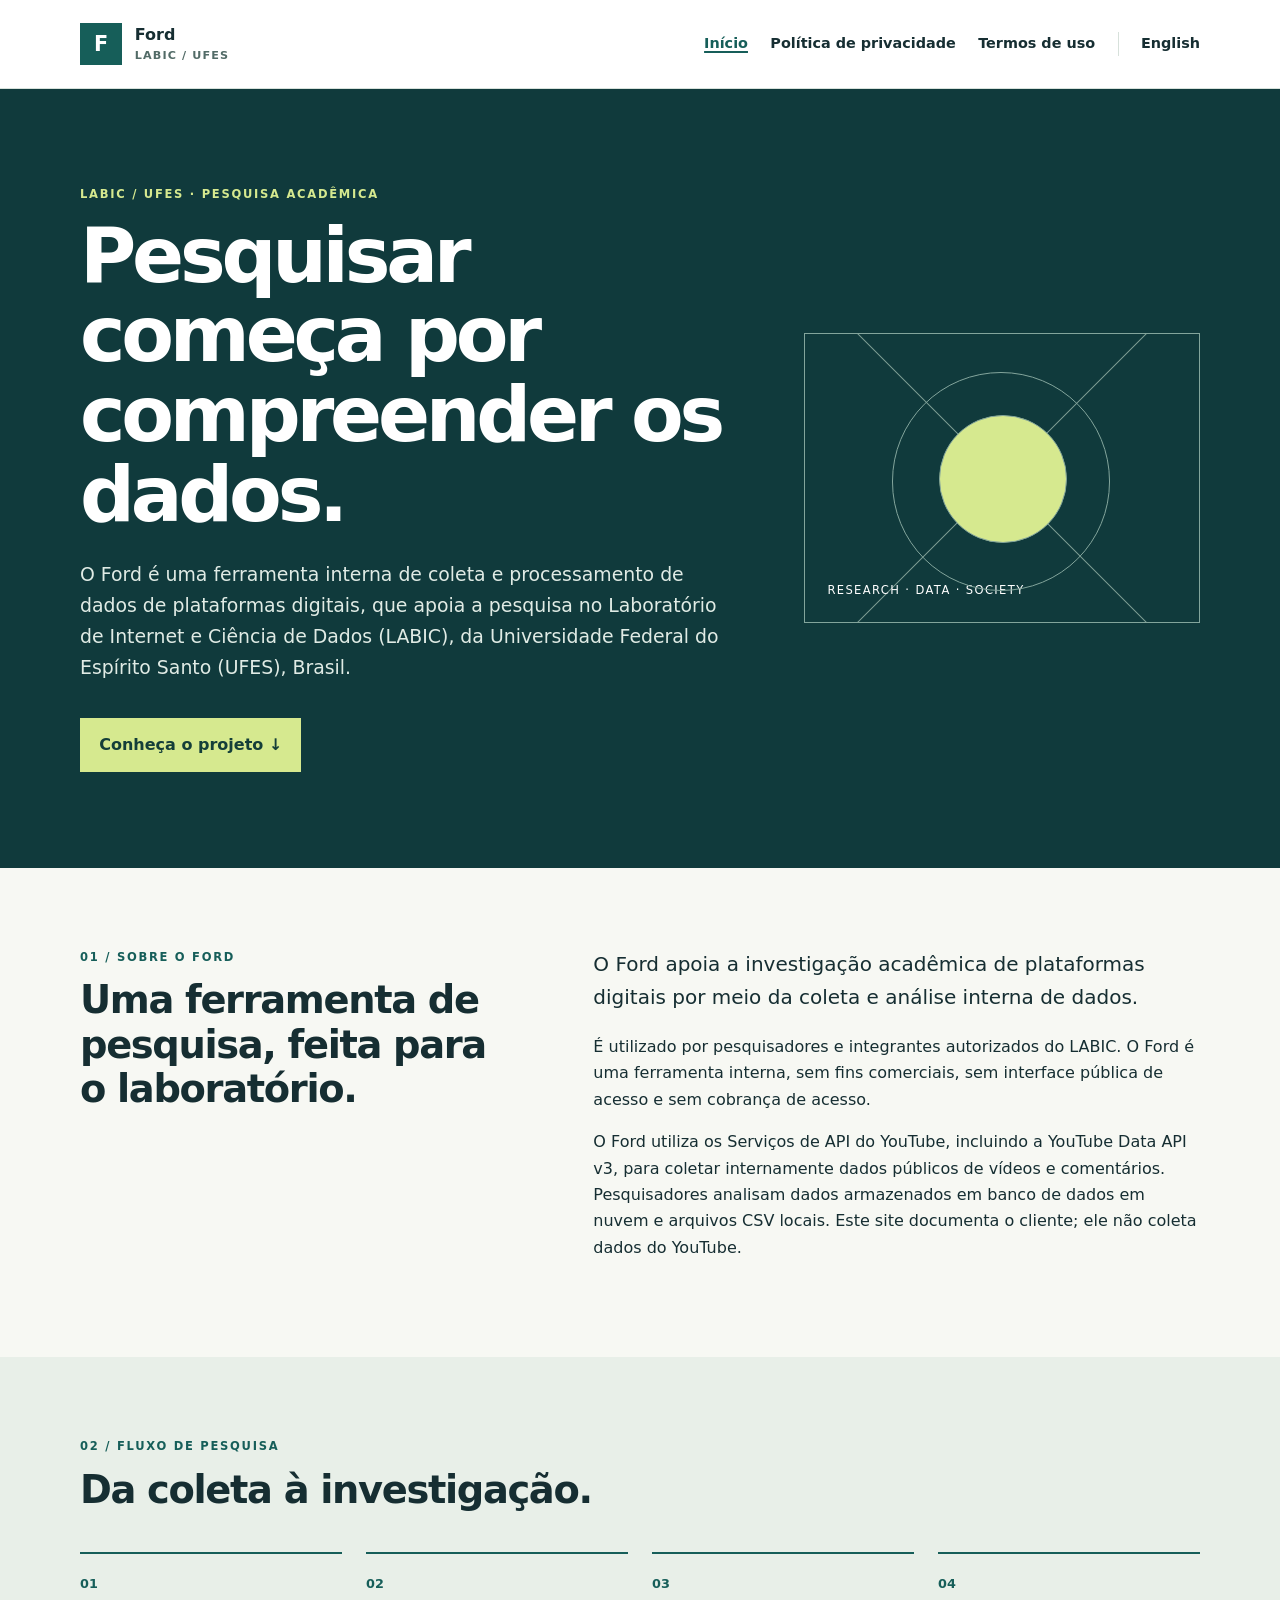
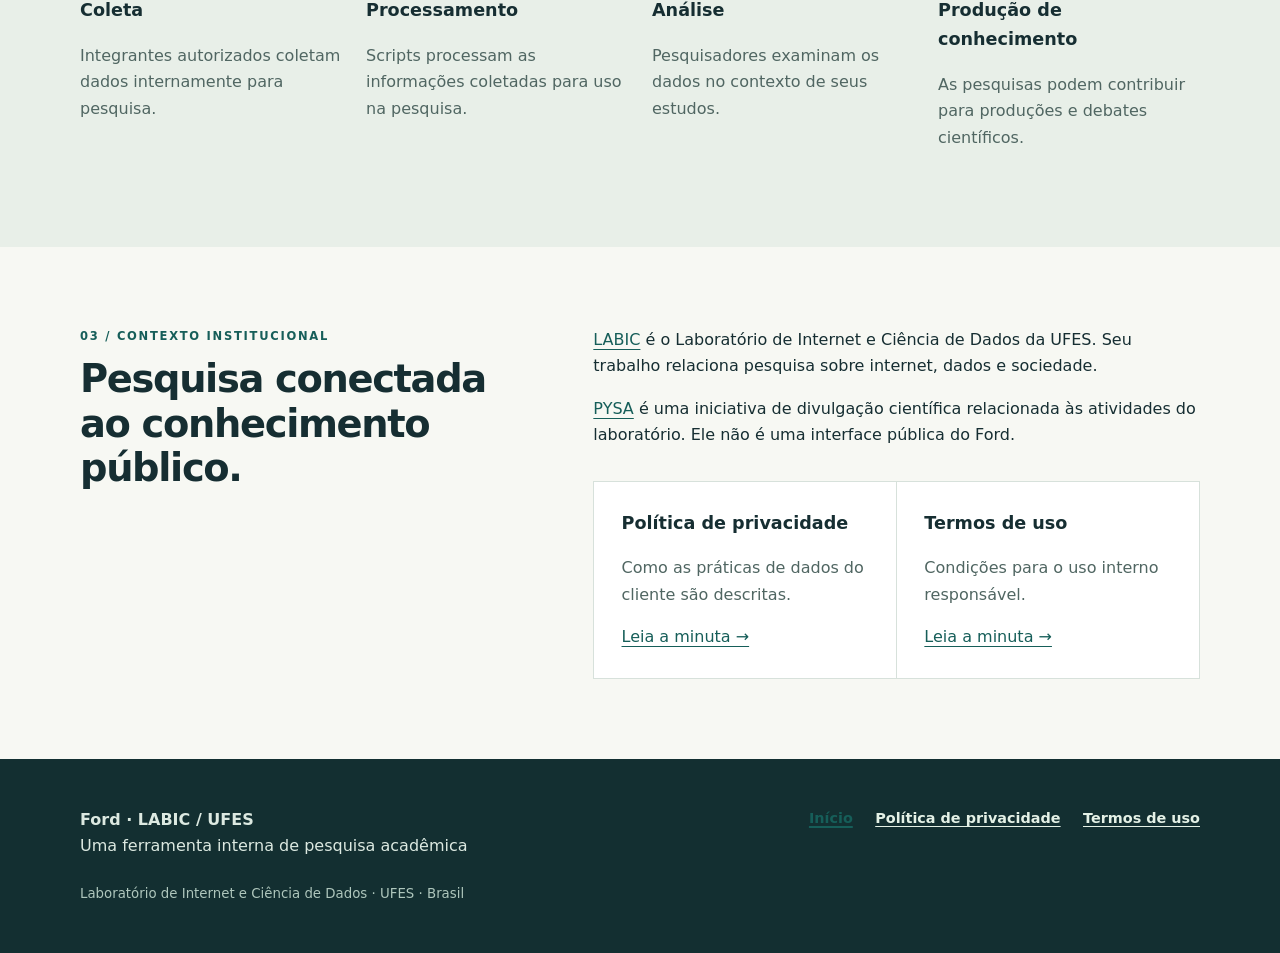
==== pt-br/index.html @ dddd90f1 "Add bilingual documentation and initial site structure for Ford project" ====
<!doctype html><html lang="pt-BR"><head><meta charset="utf-8"><meta name="viewport" content="width=device-width, initial-scale=1"><meta name="description" content="Ford · LABIC / UFES — academic research and YouTube API Services"><title>Início | Ford · LABIC/UFES</title><link rel="stylesheet" href="../assets/css/style.css"></head><body><a class="skip" href="#main">Pular para o conteúdo</a><header><div class="wrap head"><a class="brand" href="index.html"><span class="mark" aria-hidden="true">F</span><span>Ford<small>LABIC / UFES</small></span></a><nav aria-label="Navegação principal"><a href="index.html" aria-current="page">Início</a><a href="privacy.html">Política de privacidade</a><a href="terms.html">Termos de uso</a><a class="lang" hreflang="en" href="../index.html">English</a></nav></div></header><main id="main"><section class="hero"><div class="wrap hero-grid"><div><p class="eyebrow">LABIC / UFES · Pesquisa acadêmica</p><h1>Pesquisar começa por compreender os dados.</h1><p class="lead">O Ford é uma ferramenta interna de coleta e processamento de dados de plataformas digitais, que apoia a pesquisa no Laboratório de Internet e Ciência de Dados (LABIC), da Universidade Federal do Espírito Santo (UFES), Brasil.</p><a class="button" href="#about">Conheça o projeto ↓</a></div><div class="art" aria-hidden="true"><span>Research · Data · Society</span></div></div></section><section class="section" id="about"><div class="wrap split"><div><p class="eyebrow">01 / Sobre o Ford</p><h2>Uma ferramenta de pesquisa, feita para o laboratório.</h2></div><div><p class="intro">O Ford apoia a investigação acadêmica de plataformas digitais por meio da coleta e análise interna de dados.</p><p>É utilizado por pesquisadores e integrantes autorizados do LABIC. O Ford é uma ferramenta interna, sem fins comerciais, sem interface pública de acesso e sem cobrança de acesso.</p><p>O Ford utiliza os Serviços de API do YouTube, incluindo a YouTube Data API v3, para coletar internamente dados públicos de vídeos e comentários. Pesquisadores analisam dados armazenados em banco de dados em nuvem e arquivos CSV locais. Este site documenta o cliente; ele não coleta dados do YouTube.</p></div></div></section><section class="section workflow"><div class="wrap"><p class="eyebrow">02 / Fluxo de pesquisa</p><h2>Da coleta à investigação.</h2><div class="steps"><div class="step"><b>01</b><h3>Coleta</h3><p>Integrantes autorizados coletam dados internamente para pesquisa.</p></div><div class="step"><b>02</b><h3>Processamento</h3><p>Scripts processam as informações coletadas para uso na pesquisa.</p></div><div class="step"><b>03</b><h3>Análise</h3><p>Pesquisadores examinam os dados no contexto de seus estudos.</p></div><div class="step"><b>04</b><h3>Produção de conhecimento</h3><p>As pesquisas podem contribuir para produções e debates científicos.</p></div></div></div></section><section class="section"><div class="wrap split"><div><p class="eyebrow">03 / Contexto institucional</p><h2>Pesquisa conectada ao conhecimento público.</h2></div><div><p><a href="https://www.labic.net/">LABIC</a> é o Laboratório de Internet e Ciência de Dados da UFES. Seu trabalho relaciona pesquisa sobre internet, dados e sociedade.</p><p><a href="https://pysa.com.br/">PYSA</a> é uma iniciativa de divulgação científica relacionada às atividades do laboratório. Ele não é uma interface pública do Ford.</p><div class="cards"><div class="card"><h3>Política de privacidade</h3><p>Como as práticas de dados do cliente são descritas.</p><a href="privacy.html">Leia a minuta →</a></div><div class="card"><h3>Termos de uso</h3><p>Condições para o uso interno responsável.</p><a href="terms.html">Leia a minuta →</a></div></div></div></div></section></main><footer><div class="wrap"><div class="foot"><div><strong>Ford · LABIC / UFES</strong><br>Uma ferramenta interna de pesquisa acadêmica</div><nav aria-label="Navegação do rodapé"><a href="index.html" aria-current="page">Início</a><a href="privacy.html">Política de privacidade</a><a href="terms.html">Termos de uso</a></nav></div><small>Laboratório de Internet e Ciência de Dados · UFES · Brasil</small></div></footer></body></html>
---- assets/css/style.css ----
:root{--ink:#162e32;--green:#165e59;--line:#d7e1db;--paper:#f7f8f3}*{box-sizing:border-box}body{margin:0;background:var(--paper);color:var(--ink);font:16px/1.65 system-ui,-apple-system,sans-serif}a{color:var(--green);text-underline-offset:.22em}a:focus-visible{outline:3px solid #bb7629;outline-offset:4px}.skip{position:absolute;left:-9999px}.skip:focus{left:1rem;top:1rem;background:white;z-index:5;padding:1rem}.wrap{width:min(1120px,calc(100% - 3rem));margin:auto}header{background:white;border-bottom:1px solid var(--line)}.head{display:flex;justify-content:space-between;align-items:center;gap:2rem;min-height:88px}.brand{display:flex;align-items:center;gap:.8rem;text-decoration:none;font-weight:800;line-height:1.2;color:var(--ink)}.mark{display:grid;place-items:center;width:42px;height:42px;background:var(--green);color:white;font-size:1.3rem}.brand small{display:block;color:#526b67;font-size:.7rem;letter-spacing:.1em;margin-top:.3rem}nav{display:flex;gap:1.4rem;flex-wrap:wrap}nav a{font-size:.9rem;font-weight:650}header nav a{text-decoration:none;color:var(--ink)}nav a[aria-current]{text-decoration:underline;text-decoration-thickness:2px;color:var(--green)}.lang{border-left:1px solid var(--line);padding-left:1.4rem}.hero{background:#103a3c;color:white}.hero-grid{display:grid;grid-template-columns:1.25fr .75fr;gap:4rem;align-items:center;padding:6rem 0}.eyebrow{font-size:.72rem;text-transform:uppercase;letter-spacing:.15em;font-weight:800;color:var(--green)}.hero .eyebrow{color:#d6e98f}h1,h2,h3,p{margin-top:0}h1{font-size:clamp(2.9rem,6vw,5.6rem);line-height:1.04;letter-spacing:-.055em;margin-bottom:1.5rem}h2{font-size:clamp(2rem,3vw,3rem);line-height:1.15;letter-spacing:-.035em}h3{font-size:1.1rem}.lead{font-size:1.18rem;color:#e0ebe5;max-width:43rem}.button{display:inline-block;background:#d6e98f;color:#143e39;padding:.85rem 1.2rem;font-weight:750;text-decoration:none;margin-top:1rem}.art{min-height:290px;border:1px solid #83a59c;position:relative;display:flex;align-items:end;padding:1.4rem;background:linear-gradient(135deg,transparent 49.8%,#76968d 50%,transparent 50.2%),linear-gradient(45deg,transparent 49.8%,#76968d 50%,transparent 50.2%)}.art:before,.art:after{content:'';position:absolute;border:1px solid #83a59c;border-radius:50%;width:55%;aspect-ratio:1;left:22%;top:13%}.art:after{width:32%;left:34%;top:28%;background:#d6e98f}.art span{font-size:.72rem;text-transform:uppercase;letter-spacing:.12em}.section{padding:5rem 0}.split{display:grid;grid-template-columns:1fr 1.4fr;gap:5rem}.intro{font-size:1.25rem}.workflow{background:#e8efe8}.steps{display:grid;grid-template-columns:repeat(4,1fr);gap:1.5rem;margin-top:2.5rem}.step{border-top:2px solid var(--green);padding-top:1rem}.step b{color:var(--green);font-size:.8rem}.step p,.muted{color:#506662}.cards{display:grid;grid-template-columns:1fr 1fr;gap:1px;background:var(--line);border:1px solid var(--line);margin-top:2rem}.card{background:#fff;padding:1.7rem}.card p{color:#506662}.dochead{padding:4rem 0 2rem;border-bottom:1px solid var(--line)}.dochead h1{font-size:clamp(2.7rem,5vw,4.5rem)}.doc{display:grid;grid-template-columns:220px minmax(0,1fr);gap:5rem;padding:3rem 0 5rem}.doc aside{font-size:.9rem}.doc article{max-width:740px}.doc article section{margin-bottom:2.5rem}.doc h2{font-size:1.5rem}.notice{background:#f5eddb;border-left:4px solid #b78037;padding:1rem;margin-bottom:2.5rem}.pending{font-weight:750;color:#704716}footer{background:#132f31;color:#dce9e1;padding:3rem 0}footer a{color:#e4f1e6}footer .foot{display:flex;justify-content:space-between;gap:2rem;flex-wrap:wrap}footer small{display:block;margin-top:1.5rem;color:#aec6bc}@media(max-width:760px){.head{padding:1.2rem 0;align-items:flex-start;flex-direction:column;gap:1rem}.hero-grid,.split,.doc{grid-template-columns:1fr;gap:2rem}.hero-grid{padding:4rem 0}.art{min-height:210px}.steps{grid-template-columns:1fr 1fr}.section{padding:3.5rem 0}.cards{grid-template-columns:1fr}}@media(max-width:400px){.wrap{width:calc(100% - 2rem)}.steps{grid-template-columns:1fr}}
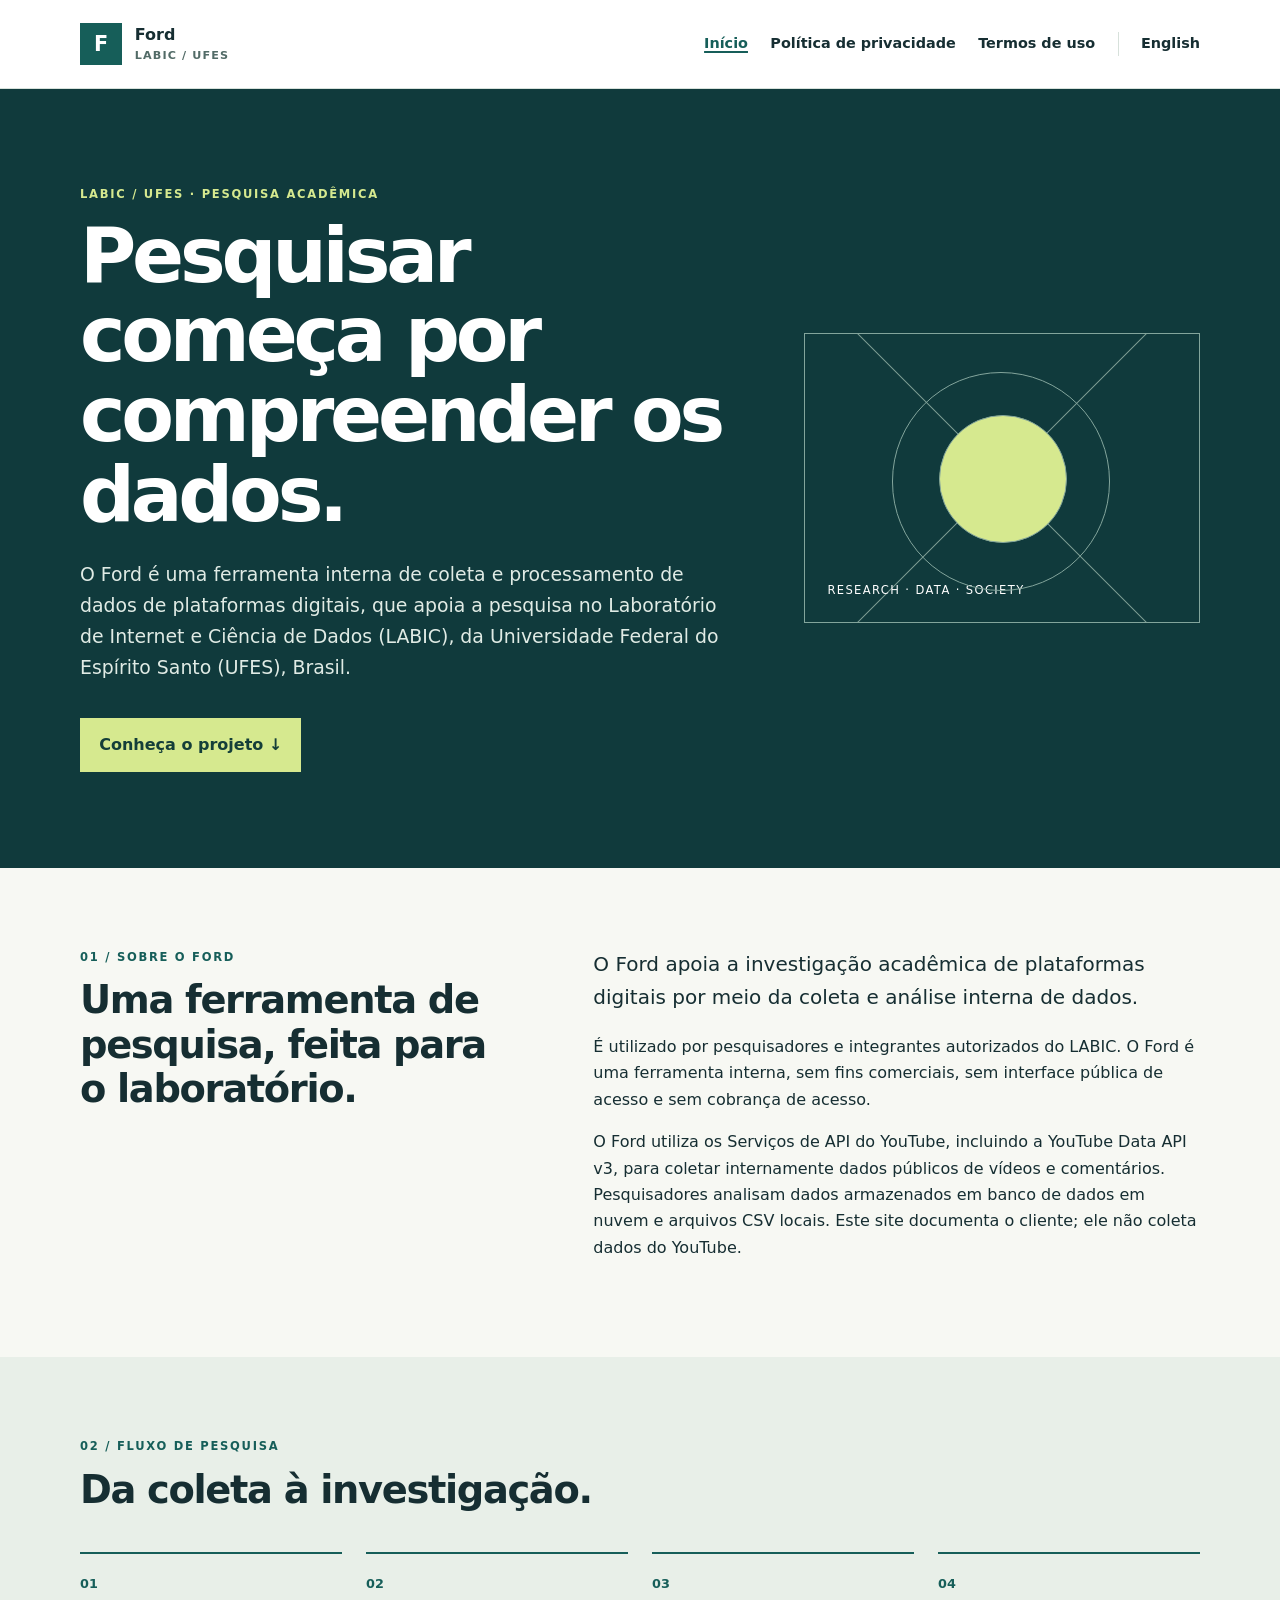
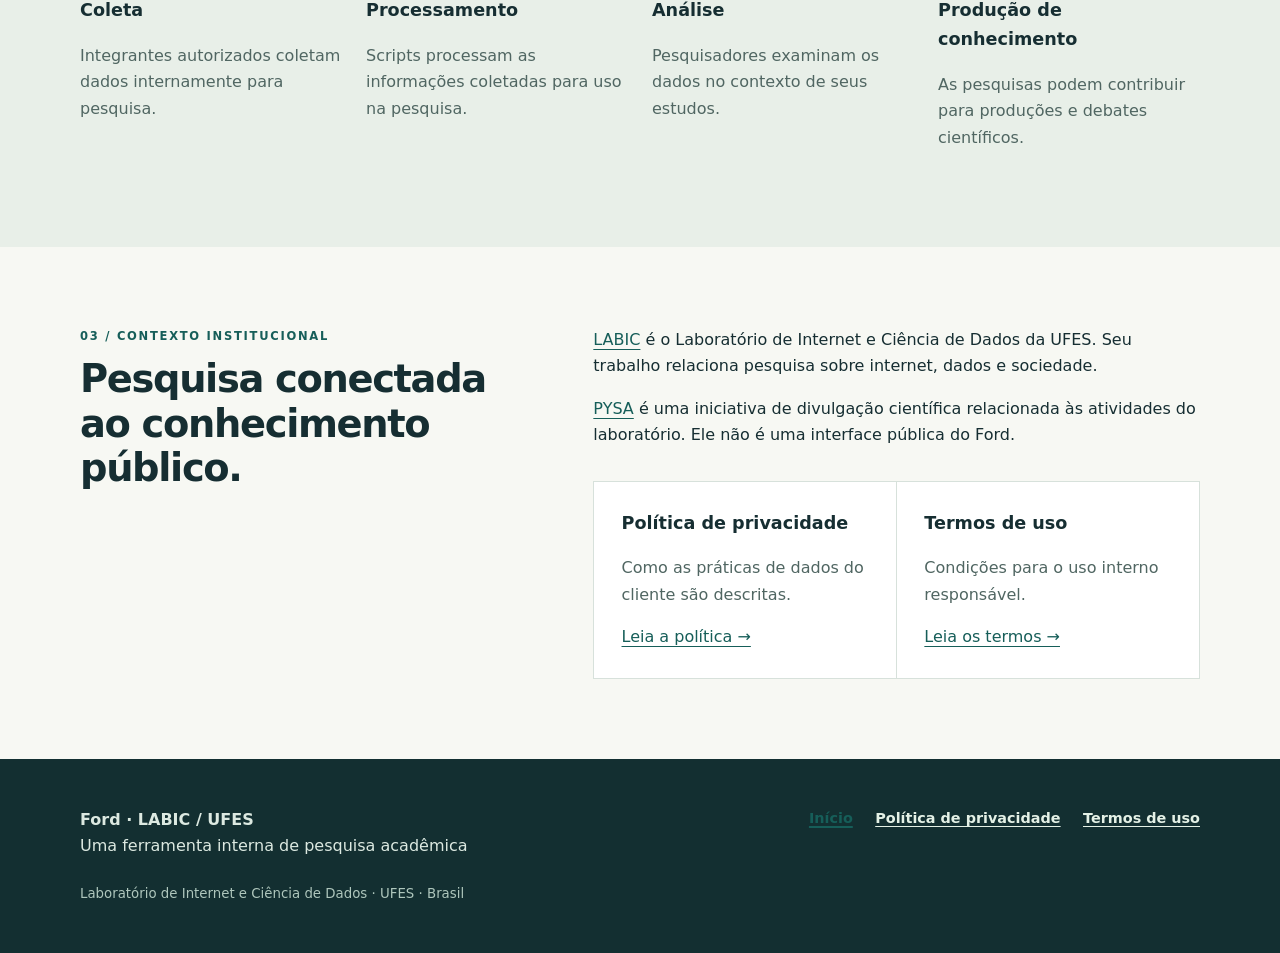
==== commit c73794ed: "Update privacy policy and terms of use documents for institutional review and clarity - Revised priv" ====
--- a/pt-br/index.html
+++ b/pt-br/index.html
@@ -1 +1 @@
-<!doctype html><html lang="pt-BR"><head><meta charset="utf-8"><meta name="viewport" content="width=device-width, initial-scale=1"><meta name="description" content="Ford · LABIC / UFES — academic research and YouTube API Services"><title>Início | Ford · LABIC/UFES</title><link rel="stylesheet" href="../assets/css/style.css"></head><body><a class="skip" href="#main">Pular para o conteúdo</a><header><div class="wrap head"><a class="brand" href="index.html"><span class="mark" aria-hidden="true">F</span><span>Ford<small>LABIC / UFES</small></span></a><nav aria-label="Navegação principal"><a href="index.html" aria-current="page">Início</a><a href="privacy.html">Política de privacidade</a><a href="terms.html">Termos de uso</a><a class="lang" hreflang="en" href="../index.html">English</a></nav></div></header><main id="main"><section class="hero"><div class="wrap hero-grid"><div><p class="eyebrow">LABIC / UFES · Pesquisa acadêmica</p><h1>Pesquisar começa por compreender os dados.</h1><p class="lead">O Ford é uma ferramenta interna de coleta e processamento de dados de plataformas digitais, que apoia a pesquisa no Laboratório de Internet e Ciência de Dados (LABIC), da Universidade Federal do Espírito Santo (UFES), Brasil.</p><a class="button" href="#about">Conheça o projeto ↓</a></div><div class="art" aria-hidden="true"><span>Research · Data · Society</span></div></div></section><section class="section" id="about"><div class="wrap split"><div><p class="eyebrow">01 / Sobre o Ford</p><h2>Uma ferramenta de pesquisa, feita para o laboratório.</h2></div><div><p class="intro">O Ford apoia a investigação acadêmica de plataformas digitais por meio da coleta e análise interna de dados.</p><p>É utilizado por pesquisadores e integrantes autorizados do LABIC. O Ford é uma ferramenta interna, sem fins comerciais, sem interface pública de acesso e sem cobrança de acesso.</p><p>O Ford utiliza os Serviços de API do YouTube, incluindo a YouTube Data API v3, para coletar internamente dados públicos de vídeos e comentários. Pesquisadores analisam dados armazenados em banco de dados em nuvem e arquivos CSV locais. Este site documenta o cliente; ele não coleta dados do YouTube.</p></div></div></section><section class="section workflow"><div class="wrap"><p class="eyebrow">02 / Fluxo de pesquisa</p><h2>Da coleta à investigação.</h2><div class="steps"><div class="step"><b>01</b><h3>Coleta</h3><p>Integrantes autorizados coletam dados internamente para pesquisa.</p></div><div class="step"><b>02</b><h3>Processamento</h3><p>Scripts processam as informações coletadas para uso na pesquisa.</p></div><div class="step"><b>03</b><h3>Análise</h3><p>Pesquisadores examinam os dados no contexto de seus estudos.</p></div><div class="step"><b>04</b><h3>Produção de conhecimento</h3><p>As pesquisas podem contribuir para produções e debates científicos.</p></div></div></div></section><section class="section"><div class="wrap split"><div><p class="eyebrow">03 / Contexto institucional</p><h2>Pesquisa conectada ao conhecimento público.</h2></div><div><p><a href="https://www.labic.net/">LABIC</a> é o Laboratório de Internet e Ciência de Dados da UFES. Seu trabalho relaciona pesquisa sobre internet, dados e sociedade.</p><p><a href="https://pysa.com.br/">PYSA</a> é uma iniciativa de divulgação científica relacionada às atividades do laboratório. Ele não é uma interface pública do Ford.</p><div class="cards"><div class="card"><h3>Política de privacidade</h3><p>Como as práticas de dados do cliente são descritas.</p><a href="privacy.html">Leia a minuta →</a></div><div class="card"><h3>Termos de uso</h3><p>Condições para o uso interno responsável.</p><a href="terms.html">Leia a minuta →</a></div></div></div></div></section></main><footer><div class="wrap"><div class="foot"><div><strong>Ford · LABIC / UFES</strong><br>Uma ferramenta interna de pesquisa acadêmica</div><nav aria-label="Navegação do rodapé"><a href="index.html" aria-current="page">Início</a><a href="privacy.html">Política de privacidade</a><a href="terms.html">Termos de uso</a></nav></div><small>Laboratório de Internet e Ciência de Dados · UFES · Brasil</small></div></footer></body></html>+<!doctype html><html lang="pt-BR"><head><meta charset="utf-8"><meta name="viewport" content="width=device-width, initial-scale=1"><meta name="description" content="Ford · LABIC / UFES — academic research and YouTube API Services"><title>Início | Ford · LABIC/UFES</title><link rel="stylesheet" href="../assets/css/style.css"></head><body><a class="skip" href="#main">Pular para o conteúdo</a><header><div class="wrap head"><a class="brand" href="index.html"><span class="mark" aria-hidden="true">F</span><span>Ford<small>LABIC / UFES</small></span></a><nav aria-label="Navegação principal"><a href="index.html" aria-current="page">Início</a><a href="privacy.html">Política de privacidade</a><a href="terms.html">Termos de uso</a><a class="lang" hreflang="en" href="../index.html">English</a></nav></div></header><main id="main"><section class="hero"><div class="wrap hero-grid"><div><p class="eyebrow">LABIC / UFES · Pesquisa acadêmica</p><h1>Pesquisar começa por compreender os dados.</h1><p class="lead">O Ford é uma ferramenta interna de coleta e processamento de dados de plataformas digitais, que apoia a pesquisa no Laboratório de Internet e Ciência de Dados (LABIC), da Universidade Federal do Espírito Santo (UFES), Brasil.</p><a class="button" href="#about">Conheça o projeto ↓</a></div><div class="art" aria-hidden="true"><span>Research · Data · Society</span></div></div></section><section class="section" id="about"><div class="wrap split"><div><p class="eyebrow">01 / Sobre o Ford</p><h2>Uma ferramenta de pesquisa, feita para o laboratório.</h2></div><div><p class="intro">O Ford apoia a investigação acadêmica de plataformas digitais por meio da coleta e análise interna de dados.</p><p>É utilizado por pesquisadores e integrantes autorizados do LABIC. O Ford é uma ferramenta interna, sem fins comerciais, sem interface pública de acesso e sem cobrança de acesso.</p><p>O Ford utiliza os Serviços de API do YouTube, incluindo a YouTube Data API v3, para coletar internamente dados públicos de vídeos e comentários. Pesquisadores analisam dados armazenados em banco de dados em nuvem e arquivos CSV locais. Este site documenta o cliente; ele não coleta dados do YouTube.</p></div></div></section><section class="section workflow"><div class="wrap"><p class="eyebrow">02 / Fluxo de pesquisa</p><h2>Da coleta à investigação.</h2><div class="steps"><div class="step"><b>01</b><h3>Coleta</h3><p>Integrantes autorizados coletam dados internamente para pesquisa.</p></div><div class="step"><b>02</b><h3>Processamento</h3><p>Scripts processam as informações coletadas para uso na pesquisa.</p></div><div class="step"><b>03</b><h3>Análise</h3><p>Pesquisadores examinam os dados no contexto de seus estudos.</p></div><div class="step"><b>04</b><h3>Produção de conhecimento</h3><p>As pesquisas podem contribuir para produções e debates científicos.</p></div></div></div></section><section class="section"><div class="wrap split"><div><p class="eyebrow">03 / Contexto institucional</p><h2>Pesquisa conectada ao conhecimento público.</h2></div><div><p><a href="https://www.labic.net/">LABIC</a> é o Laboratório de Internet e Ciência de Dados da UFES. Seu trabalho relaciona pesquisa sobre internet, dados e sociedade.</p><p><a href="https://pysa.com.br/">PYSA</a> é uma iniciativa de divulgação científica relacionada às atividades do laboratório. Ele não é uma interface pública do Ford.</p><div class="cards"><div class="card"><h3>Política de privacidade</h3><p>Como as práticas de dados do cliente são descritas.</p><a href="privacy.html">Leia a política →</a></div><div class="card"><h3>Termos de uso</h3><p>Condições para o uso interno responsável.</p><a href="terms.html">Leia os termos →</a></div></div></div></div></section></main><footer><div class="wrap"><div class="foot"><div><strong>Ford · LABIC / UFES</strong><br>Uma ferramenta interna de pesquisa acadêmica</div><nav aria-label="Navegação do rodapé"><a href="index.html" aria-current="page">Início</a><a href="privacy.html">Política de privacidade</a><a href="terms.html">Termos de uso</a></nav></div><small>Laboratório de Internet e Ciência de Dados · UFES · Brasil</small></div></footer></body></html>
